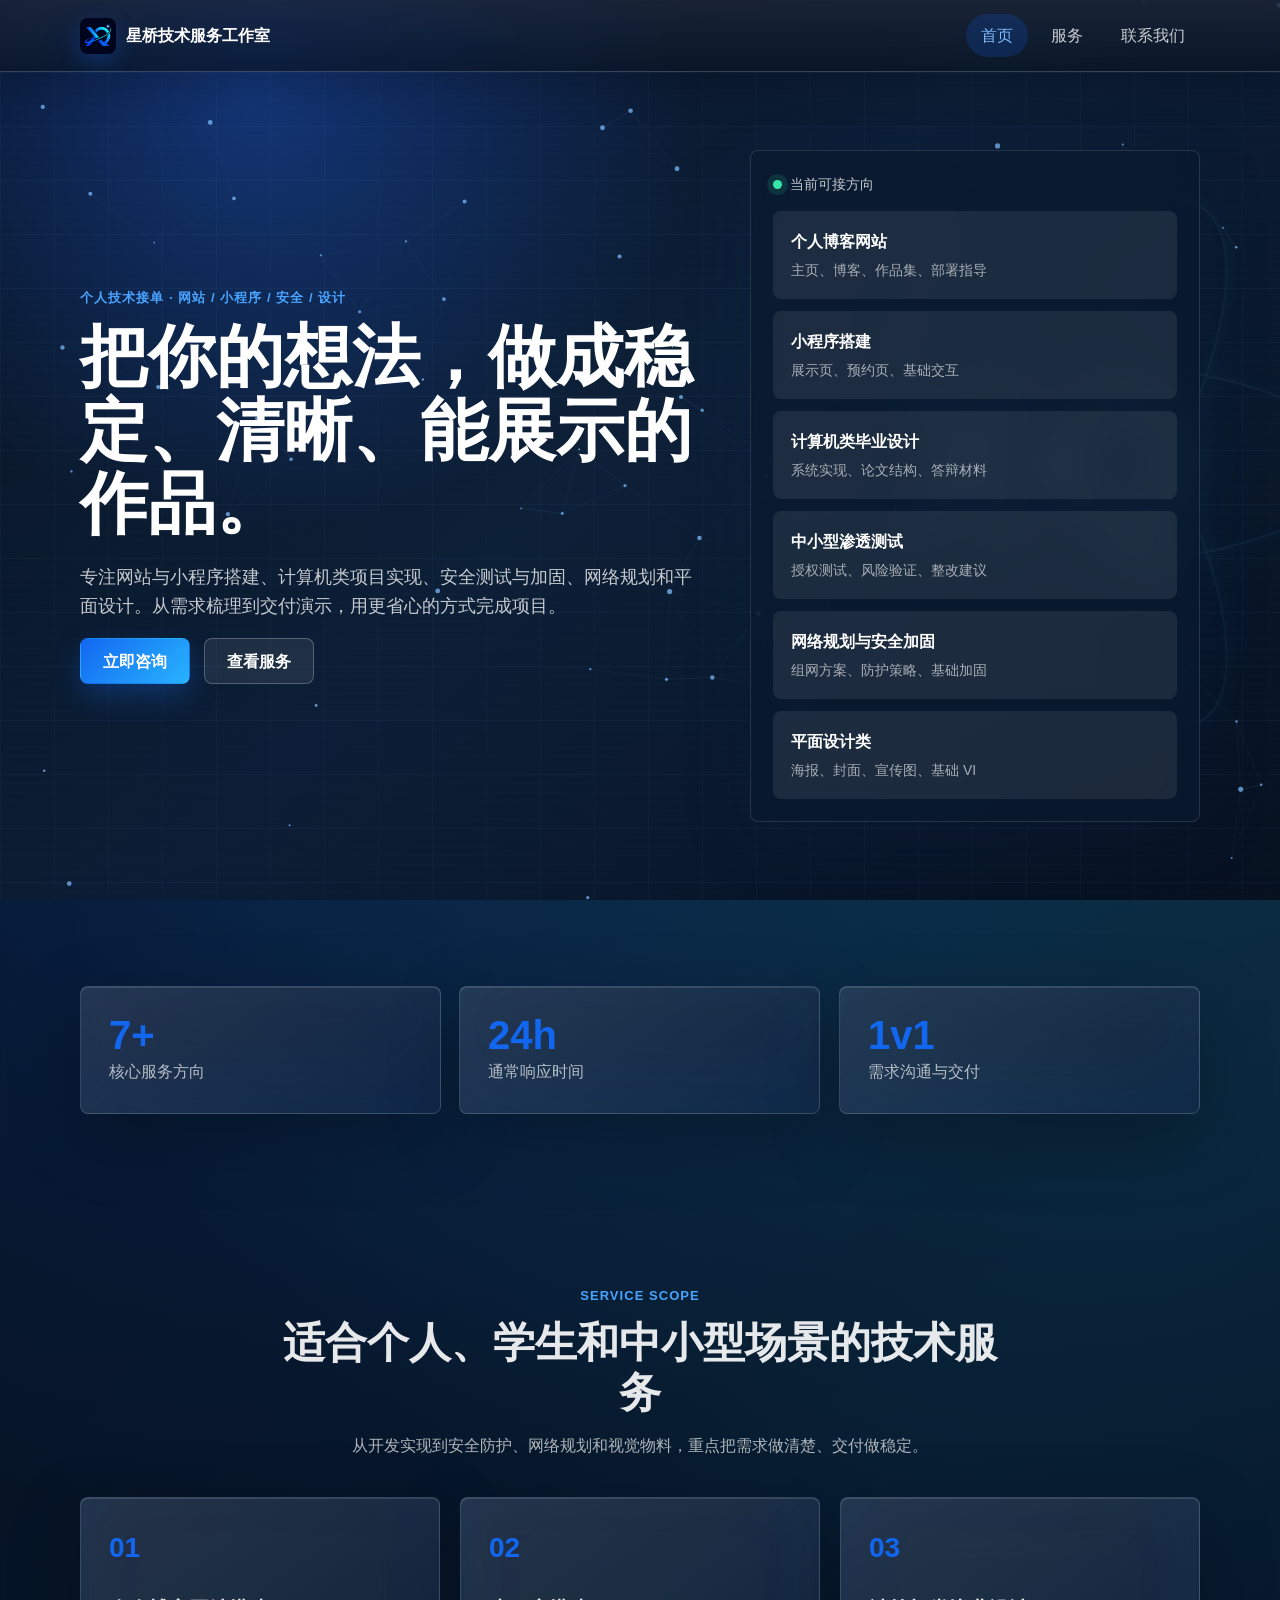
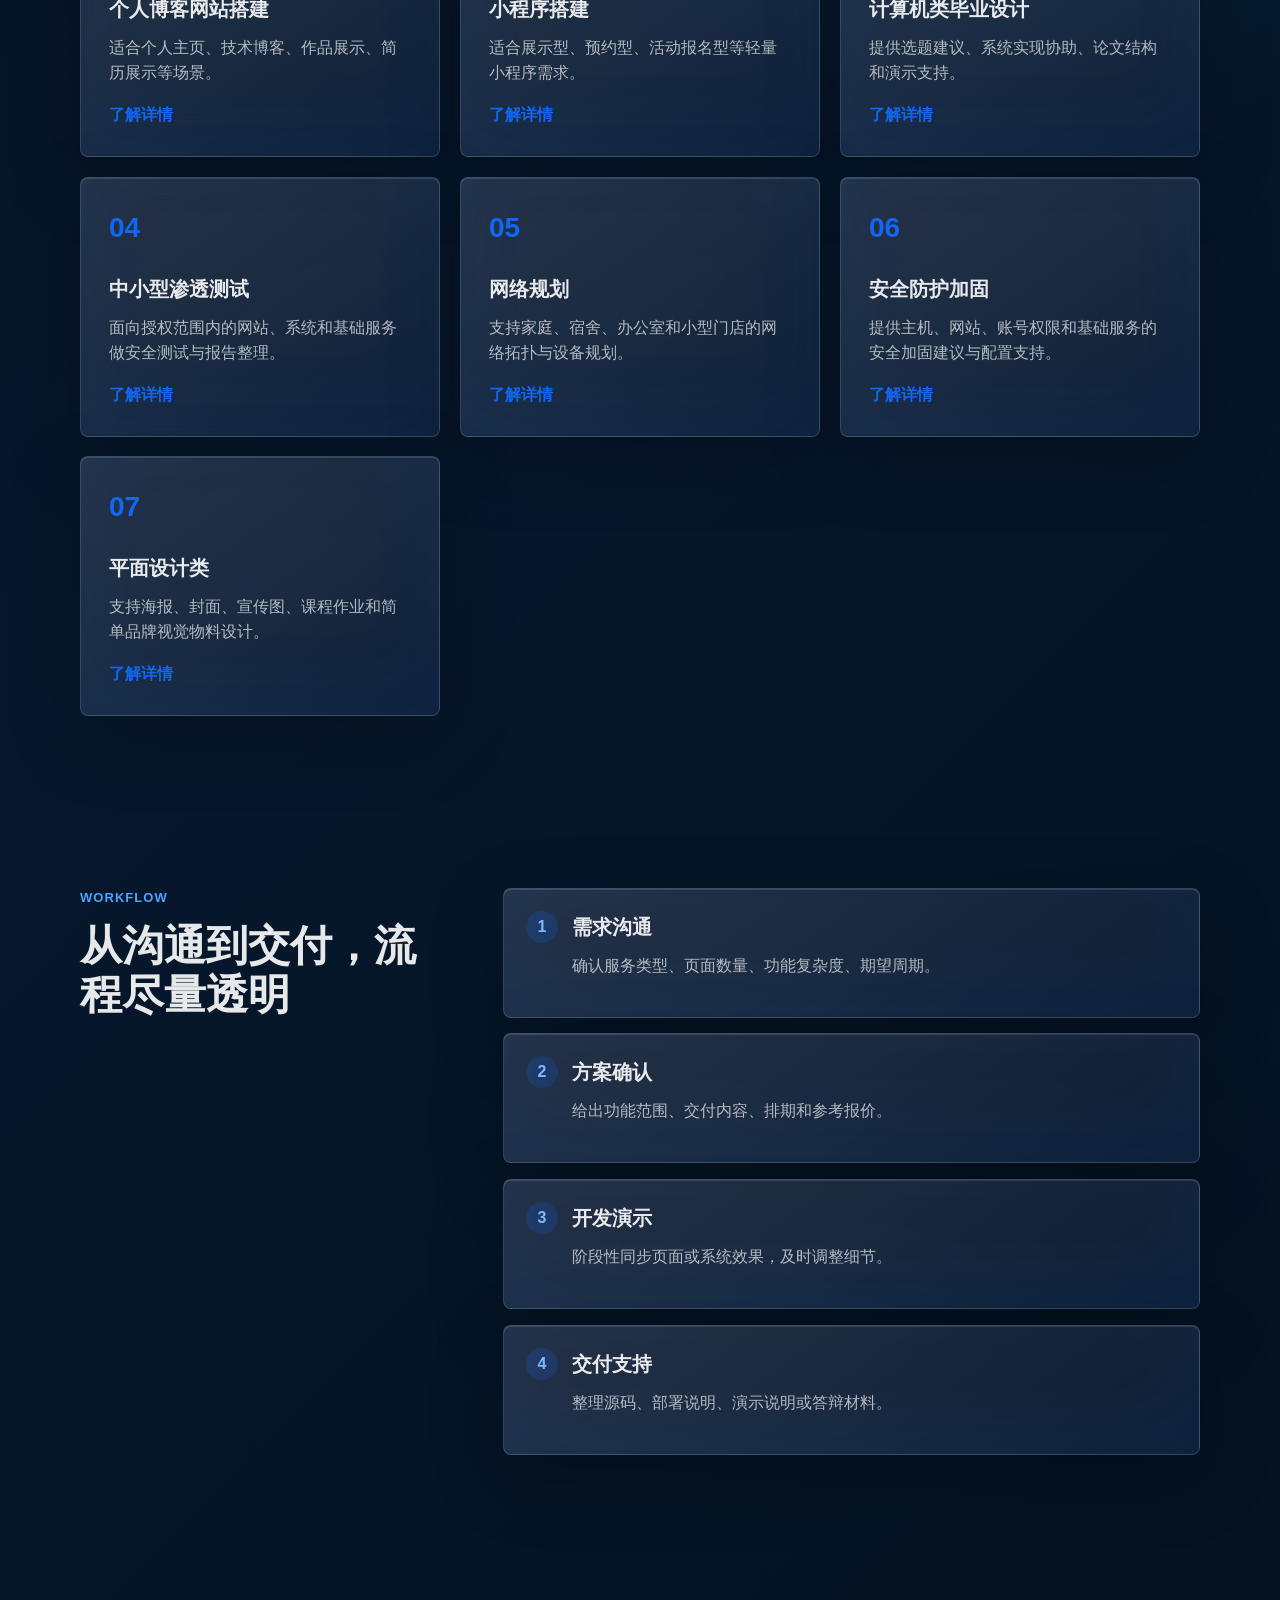
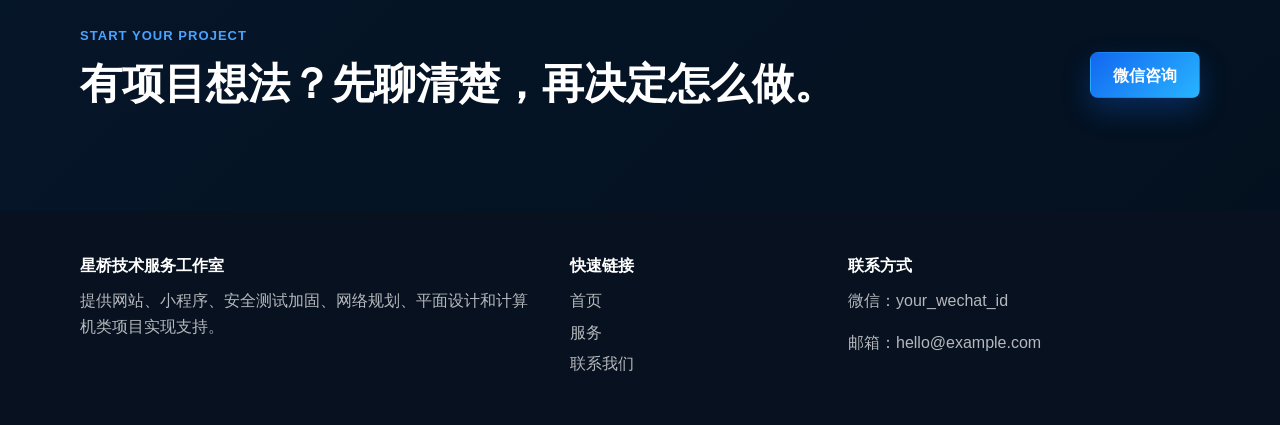
==== index.html @ e1eaaec9 "init personal service website" ====
﻿<!DOCTYPE html>
<html lang="zh-CN">
<head>
  <meta charset="UTF-8">
  <meta name="viewport" content="width=device-width, initial-scale=1.0">
  <title>星桥技术服务工作室 | 个人技术接单</title>
  <meta name="description" content="星桥技术服务工作室提供网站、小程序、计算机类项目、安全测试加固、网络规划和平面设计支持。">
  <link rel="stylesheet" href="assets/css/style.css">
</head>
<body>
  <canvas class="ambient-canvas" data-density="72" aria-hidden="true"></canvas>
  <div class="xq-bg" aria-hidden="true">
    <span class="xq-orbit orbit-one"></span>
    <span class="xq-orbit orbit-two"></span>
    <span class="xq-orbit orbit-three"></span>
    <span class="xq-core"></span>
  </div>
  <header class="site-header">
    <a class="brand" href="index.html" aria-label="星桥技术服务工作室首页">
      <img class="brand-mark" src="assets/img/logo-xq.png" alt="" width="36" height="36">
      <span>星桥技术服务工作室</span>
    </a>
    <button class="nav-toggle" type="button" aria-expanded="false" aria-controls="site-nav">
      <span></span>
      <span></span>
      <span></span>
    </button>
    <nav class="site-nav" id="site-nav" aria-label="主导航">
      <a class="active" href="index.html">首页</a>
      <a href="services.html">服务</a>
      <a href="contact.html">联系我们</a>
    </nav>
  </header>

  <main>
    <section class="hero section-dark">
      <div class="hero-grid"></div>
      <div class="container hero-content">
        <div class="hero-copy">
          <p class="eyebrow">个人技术接单 · 网站 / 小程序 / 安全 / 设计</p>
          <h1>把你的想法，做成稳定、清晰、能展示的作品。</h1>
          <p class="hero-text">专注网站与小程序搭建、计算机类项目实现、安全测试与加固、网络规划和平面设计。从需求梳理到交付演示，用更省心的方式完成项目。</p>
          <div class="hero-actions">
            <a class="btn btn-primary" href="contact.html">立即咨询</a>
            <a class="btn btn-ghost" href="services.html">查看服务</a>
          </div>
        </div>
        <div class="hero-panel" aria-label="服务概览">
          <div class="panel-header">
            <span class="status-dot"></span>
            <span>当前可接方向</span>
          </div>
          <div class="service-mini-list">
            <a href="services.html#blog">
              <strong>个人博客网站</strong>
              <span>主页、博客、作品集、部署指导</span>
            </a>
            <a href="services.html#miniapp">
              <strong>小程序搭建</strong>
              <span>展示页、预约页、基础交互</span>
            </a>
            <a href="services.html#graduation">
              <strong>计算机类毕业设计</strong>
              <span>系统实现、论文结构、答辩材料</span>
            </a>
            <a href="services.html#pentest">
              <strong>中小型渗透测试</strong>
              <span>授权测试、风险验证、整改建议</span>
            </a>
            <a href="services.html#network">
              <strong>网络规划与安全加固</strong>
              <span>组网方案、防护策略、基础加固</span>
            </a>
            <a href="services.html#design">
              <strong>平面设计类</strong>
              <span>海报、封面、宣传图、基础 VI</span>
            </a>
          </div>
        </div>
      </div>
    </section>

    <section class="section">
      <div class="container stats-grid">
        <div class="stat-card">
          <span class="stat-number">7+</span>
          <span class="stat-label">核心服务方向</span>
        </div>
        <div class="stat-card">
          <span class="stat-number">24h</span>
          <span class="stat-label">通常响应时间</span>
        </div>
        <div class="stat-card">
          <span class="stat-number">1v1</span>
          <span class="stat-label">需求沟通与交付</span>
        </div>
      </div>
    </section>

    <section class="section section-muted">
      <div class="container">
        <div class="section-heading">
          <p class="eyebrow">Service Scope</p>
          <h2>适合个人、学生和中小型场景的技术服务</h2>
          <p>从开发实现到安全防护、网络规划和视觉物料，重点把需求做清楚、交付做稳定。</p>
        </div>
        <div class="cards three-col">
          <article class="service-card">
            <span class="card-icon">01</span>
            <h3>个人博客网站搭建</h3>
            <p>适合个人主页、技术博客、作品展示、简历展示等场景。</p>
            <a href="services.html#blog">了解详情</a>
          </article>
          <article class="service-card">
            <span class="card-icon">02</span>
            <h3>小程序搭建</h3>
            <p>适合展示型、预约型、活动报名型等轻量小程序需求。</p>
            <a href="services.html#miniapp">了解详情</a>
          </article>
          <article class="service-card">
            <span class="card-icon">03</span>
            <h3>计算机类毕业设计</h3>
            <p>提供选题建议、系统实现协助、论文结构和演示支持。</p>
            <a href="services.html#graduation">了解详情</a>
          </article>
          <article class="service-card">
            <span class="card-icon">04</span>
            <h3>中小型渗透测试</h3>
            <p>面向授权范围内的网站、系统和基础服务做安全测试与报告整理。</p>
            <a href="services.html#pentest">了解详情</a>
          </article>
          <article class="service-card">
            <span class="card-icon">05</span>
            <h3>网络规划</h3>
            <p>支持家庭、宿舍、办公室和小型门店的网络拓扑与设备规划。</p>
            <a href="services.html#network">了解详情</a>
          </article>
          <article class="service-card">
            <span class="card-icon">06</span>
            <h3>安全防护加固</h3>
            <p>提供主机、网站、账号权限和基础服务的安全加固建议与配置支持。</p>
            <a href="services.html#hardening">了解详情</a>
          </article>
          <article class="service-card">
            <span class="card-icon">07</span>
            <h3>平面设计类</h3>
            <p>支持海报、封面、宣传图、课程作业和简单品牌视觉物料设计。</p>
            <a href="services.html#design">了解详情</a>
          </article>
        </div>
      </div>
    </section>

    <section class="section">
      <div class="container process">
        <div class="section-heading align-left">
          <p class="eyebrow">Workflow</p>
          <h2>从沟通到交付，流程尽量透明</h2>
        </div>
        <div class="timeline">
          <div>
            <span>1</span>
            <h3>需求沟通</h3>
            <p>确认服务类型、页面数量、功能复杂度、期望周期。</p>
          </div>
          <div>
            <span>2</span>
            <h3>方案确认</h3>
            <p>给出功能范围、交付内容、排期和参考报价。</p>
          </div>
          <div>
            <span>3</span>
            <h3>开发演示</h3>
            <p>阶段性同步页面或系统效果，及时调整细节。</p>
          </div>
          <div>
            <span>4</span>
            <h3>交付支持</h3>
            <p>整理源码、部署说明、演示说明或答辩材料。</p>
          </div>
        </div>
      </div>
    </section>

    <section class="section cta-band">
      <div class="container cta-content">
        <div>
          <p class="eyebrow">Start Your Project</p>
          <h2>有项目想法？先聊清楚，再决定怎么做。</h2>
        </div>
        <a class="btn btn-primary" href="contact.html">微信咨询</a>
      </div>
    </section>
  </main>

  <footer class="site-footer">
    <div class="container footer-grid">
      <div>
        <strong>星桥技术服务工作室</strong>
        <p>提供网站、小程序、安全测试加固、网络规划、平面设计和计算机类项目实现支持。</p>
      </div>
      <div>
        <span>快速链接</span>
        <a href="index.html">首页</a>
        <a href="services.html">服务</a>
        <a href="contact.html">联系我们</a>
      </div>
      <div>
        <span>联系方式</span>
        <p>微信：your_wechat_id</p>
        <p>邮箱：hello@example.com</p>
      </div>
    </div>
  </footer>
  <div class="toast" role="status" aria-live="polite"></div>
  <script src="assets/js/main.js"></script>
</body>
</html>
---- assets/css/style.css ----
﻿:root {
  --bg: #07111f;
  --bg-soft: #0d1d33;
  --text: #132033;
  --muted: #637083;
  --line: rgba(42, 75, 122, 0.16);
  --primary: #1267f1;
  --primary-dark: #0c4ab0;
  --primary-soft: #e8f1ff;
  --white: #ffffff;
  --panel: rgba(255, 255, 255, 0.9);
  --shadow: 0 22px 70px rgba(14, 37, 72, 0.16);
  --radius: 8px;
}

* {
  box-sizing: border-box;
}

html {
  scroll-behavior: smooth;
}

body {
  position: relative;
  margin: 0;
  color: var(--text);
  font-family: "Microsoft YaHei", "PingFang SC", "Segoe UI", Arial, sans-serif;
  background: #f7faff;
  line-height: 1.6;
}

main,
.site-footer {
  position: relative;
  z-index: 1;
}

a {
  color: inherit;
  text-decoration: none;
}

button,
input,
select,
textarea {
  font: inherit;
}

.ambient-canvas {
  position: fixed;
  inset: 0;
  z-index: 0;
  pointer-events: none;
  background: radial-gradient(circle at 20% 10%, rgba(36, 107, 255, 0.36), transparent 34%),
    linear-gradient(135deg, #06101f 0%, #0b1d35 48%, #06101f 100%);
}

.ambient-canvas.subtle {
  background: radial-gradient(circle at 20% 10%, rgba(18, 103, 241, 0.16), transparent 28%),
    radial-gradient(circle at 90% 30%, rgba(41, 210, 255, 0.12), transparent 30%),
    #f7faff;
}

.container {
  width: min(1120px, calc(100% - 40px));
  margin: 0 auto;
}

.narrow {
  max-width: 800px;
}

.site-header {
  position: sticky;
  top: 0;
  z-index: 20;
  display: flex;
  align-items: center;
  justify-content: space-between;
  min-height: 72px;
  padding: 0 max(20px, calc((100vw - 1120px) / 2));
  border-bottom: 1px solid rgba(255, 255, 255, 0.12);
  background: rgba(7, 17, 31, 0.78);
  color: var(--white);
  backdrop-filter: blur(16px);
}

.inner-page .site-header {
  border-bottom-color: rgba(18, 103, 241, 0.12);
  background: rgba(255, 255, 255, 0.88);
  color: var(--text);
}

.brand {
  display: inline-flex;
  align-items: center;
  gap: 10px;
  font-weight: 800;
}

.brand-mark {
  display: block;
  width: 36px;
  height: 36px;
  border-radius: var(--radius);
  object-fit: cover;
  box-shadow: 0 8px 22px rgba(18, 103, 241, 0.28);
}

.site-nav {
  display: flex;
  align-items: center;
  gap: 8px;
}

.site-nav a {
  padding: 9px 15px;
  border-radius: 999px;
  color: inherit;
  opacity: 0.78;
  transition: 0.2s ease;
}

.site-nav a:hover,
.site-nav a.active {
  background: rgba(18, 103, 241, 0.14);
  color: #5da2ff;
  opacity: 1;
}

.inner-page .site-nav a:hover,
.inner-page .site-nav a.active {
  color: var(--primary);
}

.nav-toggle {
  display: none;
  width: 42px;
  height: 42px;
  border: 1px solid rgba(18, 103, 241, 0.22);
  border-radius: var(--radius);
  background: transparent;
  color: inherit;
}

.nav-toggle span {
  display: block;
  width: 18px;
  height: 2px;
  margin: 4px auto;
  background: currentColor;
}

.section {
  padding: 86px 0;
  background: #fff;
}

.section-dark {
  color: var(--white);
  background: transparent;
}

.section-muted {
  background: #f2f6fd;
}

.hero {
  position: relative;
  min-height: calc(100vh - 72px);
  display: grid;
  align-items: center;
  overflow: hidden;
}

.hero-grid {
  position: absolute;
  inset: 0;
  opacity: 0.28;
  background-image:
    linear-gradient(rgba(125, 177, 255, 0.14) 1px, transparent 1px),
    linear-gradient(90deg, rgba(125, 177, 255, 0.14) 1px, transparent 1px);
  background-size: 54px 54px;
  animation: gridShift 20s linear infinite;
}

@keyframes gridShift {
  to {
    transform: translate3d(54px, 54px, 0);
  }
}

@keyframes xqSpin {
  to {
    transform: translate(-50%, -50%) rotate(360deg);
  }
}

@keyframes xqDrift {
  0%,
  100% {
    transform: translate3d(0, 0, 0) scale(1);
  }

  50% {
    transform: translate3d(-18px, 12px, 0) scale(1.03);
  }
}

.xq-bg {
  position: fixed;
  right: -120px;
  top: 118px;
  z-index: 0;
  width: min(54vw, 760px);
  aspect-ratio: 1;
  opacity: 0.18;
  pointer-events: none;
  filter: drop-shadow(0 0 34px rgba(40, 180, 255, 0.32));
  animation: xqDrift 12s ease-in-out infinite;
}

.xq-bg::before {
  content: "XQ";
  position: absolute;
  left: 50%;
  top: 50%;
  transform: translate(-50%, -50%);
  color: rgba(180, 235, 255, 0.34);
  font-size: clamp(96px, 16vw, 220px);
  font-weight: 900;
  letter-spacing: 0.03em;
  text-shadow:
    0 0 28px rgba(97, 218, 251, 0.3),
    0 0 72px rgba(18, 103, 241, 0.24);
}

.xq-orbit,
.xq-core {
  position: absolute;
  left: 50%;
  top: 50%;
}

.xq-orbit {
  width: 86%;
  height: 30%;
  border: 2px solid rgba(97, 218, 251, 0.34);
  border-radius: 50%;
  box-shadow:
    inset 0 0 20px rgba(97, 218, 251, 0.08),
    0 0 28px rgba(97, 218, 251, 0.18);
  animation: xqSpin 22s linear infinite;
}

.orbit-one {
  transform: translate(-50%, -50%) rotate(0deg);
}

.orbit-two {
  transform: translate(-50%, -50%) rotate(60deg);
  animation-duration: 26s;
}

.orbit-three {
  transform: translate(-50%, -50%) rotate(-60deg);
  animation-duration: 30s;
}

.xq-core {
  width: 28px;
  height: 28px;
  border-radius: 50%;
  background: radial-gradient(circle, #b8f4ff 0 20%, #61dafb 42%, rgba(40, 180, 255, 0.28) 70%);
  box-shadow: 0 0 34px rgba(97, 218, 251, 0.72);
  transform: translate(-50%, -50%);
}

.hero-content {
  position: relative;
  display: grid;
  grid-template-columns: minmax(0, 1.1fr) minmax(320px, 0.8fr);
  gap: 52px;
  align-items: center;
}

.eyebrow {
  margin: 0 0 12px;
  color: #4aa3ff;
  font-size: 13px;
  font-weight: 800;
  letter-spacing: 0.08em;
  text-transform: uppercase;
}

h1,
h2,
h3,
p {
  margin-top: 0;
}

h1 {
  margin-bottom: 22px;
  font-size: clamp(38px, 6vw, 68px);
  line-height: 1.08;
  letter-spacing: 0;
}

h2 {
  margin-bottom: 16px;
  font-size: clamp(28px, 4vw, 42px);
  line-height: 1.18;
}

h3 {
  margin-bottom: 10px;
  font-size: 20px;
}

.hero-text {
  max-width: 660px;
  color: rgba(255, 255, 255, 0.76);
  font-size: 18px;
}

.hero-actions,
.cta-content {
  display: flex;
  gap: 14px;
  align-items: center;
  flex-wrap: wrap;
}

.btn {
  display: inline-flex;
  align-items: center;
  justify-content: center;
  min-height: 46px;
  padding: 0 22px;
  border: 1px solid transparent;
  border-radius: var(--radius);
  cursor: pointer;
  font-weight: 800;
  transition: transform 0.2s ease, box-shadow 0.2s ease, background 0.2s ease;
}

.btn:hover {
  transform: translateY(-2px);
}

.btn-primary {
  background: linear-gradient(135deg, var(--primary), #28b4ff);
  color: var(--white);
  box-shadow: 0 12px 28px rgba(18, 103, 241, 0.28);
}

.btn-ghost {
  border-color: rgba(255, 255, 255, 0.24);
  color: var(--white);
  background: rgba(255, 255, 255, 0.08);
}

.hero-panel,
.contact-card,
.contact-form,
.detail-card,
.stat-card,
.service-card {
  border: 1px solid var(--line);
  border-radius: var(--radius);
  box-shadow: var(--shadow);
}

.hero-panel {
  padding: 22px;
  background: rgba(9, 26, 48, 0.72);
  border-color: rgba(255, 255, 255, 0.12);
  backdrop-filter: blur(18px);
}

.panel-header {
  display: flex;
  align-items: center;
  gap: 8px;
  margin-bottom: 16px;
  color: rgba(255, 255, 255, 0.76);
  font-size: 14px;
}

.status-dot {
  width: 9px;
  height: 9px;
  border-radius: 50%;
  background: #36e6a7;
  box-shadow: 0 0 0 6px rgba(54, 230, 167, 0.12);
}

.service-mini-list {
  display: grid;
  gap: 12px;
}

.service-mini-list a {
  display: grid;
  gap: 4px;
  padding: 18px;
  border-radius: var(--radius);
  background: rgba(255, 255, 255, 0.08);
  transition: 0.2s ease;
}

.service-mini-list a:hover {
  background: rgba(18, 103, 241, 0.24);
  transform: translateX(4px);
}

.service-mini-list span {
  color: rgba(255, 255, 255, 0.62);
  font-size: 14px;
}

.stats-grid {
  display: grid;
  grid-template-columns: repeat(3, 1fr);
  gap: 18px;
}

.stat-card {
  display: grid;
  gap: 4px;
  padding: 28px;
  background: var(--white);
}

.stat-number {
  color: var(--primary);
  font-size: 40px;
  font-weight: 900;
  line-height: 1;
}

.stat-label {
  color: var(--muted);
}

.section-heading {
  max-width: 720px;
  margin: 0 auto 38px;
  text-align: center;
}

.section-heading p:not(.eyebrow) {
  color: var(--muted);
}

.align-left {
  margin-left: 0;
  text-align: left;
}

.cards {
  display: grid;
  gap: 20px;
}

.three-col {
  grid-template-columns: repeat(3, 1fr);
}

.service-card {
  padding: 28px;
  background: var(--white);
  transition: transform 0.2s ease, box-shadow 0.2s ease;
}

.service-card:hover,
.detail-card:hover {
  transform: translateY(-5px);
  box-shadow: 0 26px 80px rgba(14, 37, 72, 0.2);
}

.card-icon {
  display: inline-flex;
  margin-bottom: 22px;
  color: var(--primary);
  font-size: 28px;
  font-weight: 900;
}

.service-card p,
.detail-card p,
.contact-card p,
.form-note {
  color: var(--muted);
}

.service-card a {
  color: var(--primary);
  font-weight: 800;
}

.process {
  display: grid;
  grid-template-columns: 0.7fr 1.3fr;
  gap: 48px;
}

.timeline {
  display: grid;
  gap: 16px;
}

.timeline div {
  position: relative;
  padding: 22px 22px 22px 68px;
  border: 1px solid var(--line);
  border-radius: var(--radius);
  background: #fff;
}

.timeline span {
  position: absolute;
  left: 22px;
  top: 22px;
  display: grid;
  place-items: center;
  width: 32px;
  height: 32px;
  border-radius: 50%;
  background: var(--primary-soft);
  color: var(--primary);
  font-weight: 900;
}

.cta-band {
  color: var(--white);
  background: linear-gradient(135deg, #07111f, #0d3470);
}

.cta-content {
  justify-content: space-between;
}

.page-hero {
  padding: 92px 0 58px;
  background: linear-gradient(180deg, rgba(255, 255, 255, 0.86), rgba(247, 250, 255, 0.92));
  text-align: center;
}

.page-hero p:not(.eyebrow) {
  color: var(--muted);
  font-size: 18px;
}

.service-stack {
  display: grid;
  gap: 26px;
}

.detail-card {
  display: grid;
  grid-template-columns: 1.4fr 0.8fr;
  gap: 28px;
  padding: 34px;
  background: rgba(255, 255, 255, 0.92);
  transition: 0.2s ease;
}

.tag {
  display: inline-flex;
  margin-bottom: 14px;
  padding: 5px 11px;
  border-radius: 999px;
  background: var(--primary-soft);
  color: var(--primary);
  font-size: 13px;
  font-weight: 800;
}

.feature-list {
  display: flex;
  flex-wrap: wrap;
  gap: 10px;
}

.feature-list span {
  padding: 7px 11px;
  border: 1px solid rgba(18, 103, 241, 0.16);
  border-radius: 999px;
  background: #f7fbff;
  color: #31557d;
  font-size: 14px;
}

.detail-side {
  padding: 24px;
  border-radius: var(--radius);
  background: #f6f9ff;
}

.detail-side ul {
  margin: 0 0 18px;
  padding-left: 20px;
  color: var(--muted);
}

.cycle {
  font-weight: 800;
  color: var(--text) !important;
}

.faq-list {
  display: grid;
  gap: 12px;
  max-width: 860px;
  margin: 0 auto;
}

.faq-item {
  display: grid;
  grid-template-columns: 1fr auto;
  gap: 8px 16px;
  width: 100%;
  padding: 20px 22px;
  border: 1px solid var(--line);
  border-radius: var(--radius);
  background: var(--white);
  color: var(--text);
  text-align: left;
  cursor: pointer;
}

.faq-item span {
  font-weight: 800;
}

.faq-item p {
  display: none;
  grid-column: 1 / -1;
  margin: 0;
  color: var(--muted);
}

.faq-item.open p {
  display: block;
}

.faq-item.open strong {
  transform: rotate(45deg);
}

.contact-section {
  background: transparent;
}

.contact-grid {
  display: grid;
  grid-template-columns: 0.82fr 1.18fr;
  gap: 28px;
  align-items: start;
}

.contact-person-grid {
  display: grid;
  grid-template-columns: repeat(2, minmax(0, 1fr));
  gap: 36px;
  align-items: stretch;
}

.contact-person-card {
  display: grid;
  gap: 28px;
  min-width: 0;
  padding: 36px;
  border: 1px solid rgba(255, 255, 255, 0.12);
  border-radius: var(--radius);
  background: rgba(9, 26, 48, 0.72);
  color: rgba(255, 255, 255, 0.9);
  box-shadow: 0 22px 70px rgba(0, 0, 0, 0.24);
  backdrop-filter: blur(18px);
  transition: transform 0.2s ease, box-shadow 0.2s ease;
}

.contact-person-card:hover {
  transform: translateY(-5px);
  box-shadow: 0 26px 80px rgba(0, 0, 0, 0.34);
}

.contact-card-head p {
  margin: 0;
  color: rgba(255, 255, 255, 0.68);
}

.contact-card-body {
  display: grid;
  grid-template-columns: 1fr;
  gap: 22px;
  align-items: start;
}

.contact-card,
.contact-form {
  padding: 30px;
  background: rgba(255, 255, 255, 0.94);
}

.contact-card h2 {
  color: var(--primary);
}

.contact-extra h2 {
  color: rgba(255, 255, 255, 0.92);
}

.contact-method-list {
  display: grid;
  grid-template-columns: repeat(3, minmax(0, 1fr));
  gap: 16px;
  margin: 0;
}

.contact-method {
  display: grid;
  gap: 8px;
  min-width: 0;
  padding: 18px;
  border: 1px solid rgba(178, 218, 255, 0.18);
  border-radius: var(--radius);
  background:
    linear-gradient(145deg, rgba(255, 255, 255, 0.12), rgba(255, 255, 255, 0.035)),
    rgba(255, 255, 255, 0.05);
  -webkit-backdrop-filter: blur(16px) saturate(140%);
  backdrop-filter: blur(16px) saturate(140%);
}

.contact-method span {
  color: rgba(255, 255, 255, 0.62);
  font-size: 14px;
}

.contact-method strong {
  color: #7db9ff;
  font-size: 18px;
  line-height: 1.3;
  overflow-wrap: anywhere;
}

.copy-link {
  justify-self: start;
  border: 0;
  padding: 0;
  background: transparent;
  color: #65b6ff;
  cursor: pointer;
  font-weight: 800;
}

.contact-tips {
  margin-top: 28px;
  padding: 22px;
  border: 1px solid rgba(178, 218, 255, 0.18);
  border-radius: var(--radius);
  background:
    linear-gradient(145deg, rgba(36, 107, 255, 0.16), rgba(255, 255, 255, 0.04)),
    rgba(18, 103, 241, 0.1);
  -webkit-backdrop-filter: blur(18px) saturate(150%);
  backdrop-filter: blur(18px) saturate(150%);
}

.contact-tips ul {
  margin: 0;
  padding-left: 20px;
  color: rgba(255, 255, 255, 0.68);
}

.qr-placeholder {
  display: grid;
  place-items: center;
  gap: 12px;
  aspect-ratio: 1;
  margin: 24px 0;
  border: 1px dashed rgba(18, 103, 241, 0.32);
  border-radius: var(--radius);
  background:
    linear-gradient(90deg, rgba(18, 103, 241, 0.06) 25%, transparent 25% 75%, rgba(18, 103, 241, 0.06) 75%),
    linear-gradient(rgba(18, 103, 241, 0.06) 25%, transparent 25% 75%, rgba(18, 103, 241, 0.06) 75%);
  background-size: 28px 28px;
  color: var(--muted);
}

.qr-placeholder.compact {
  width: min(100%, 360px);
  min-height: 240px;
  margin: 0;
  justify-self: center;
}

.qr-placeholder div {
  width: 84px;
  height: 84px;
  border-radius: var(--radius);
  background: linear-gradient(135deg, var(--primary), #28b4ff);
  box-shadow: 0 14px 30px rgba(18, 103, 241, 0.24);
}

.qr-placeholder img {
  width: min(78%, 230px);
  aspect-ratio: 1;
  object-fit: cover;
  border-radius: var(--radius);
  background: #fff;
  box-shadow: 0 18px 44px rgba(0, 0, 0, 0.24);
}

.contact-form {
  display: grid;
  gap: 18px;
}

.form-row {
  display: grid;
  gap: 8px;
}

.form-row label {
  font-weight: 800;
}

.form-row input,
.form-row select,
.form-row textarea {
  width: 100%;
  border: 1px solid rgba(42, 75, 122, 0.18);
  border-radius: var(--radius);
  padding: 13px 14px;
  background: #fbfdff;
  color: var(--text);
  outline: none;
  transition: border 0.2s ease, box-shadow 0.2s ease;
}

.form-row textarea {
  resize: vertical;
}

.form-row input:focus,
.form-row select:focus,
.form-row textarea:focus {
  border-color: var(--primary);
  box-shadow: 0 0 0 4px rgba(18, 103, 241, 0.1);
}

.field-error {
  border-color: #e23b3b !important;
}

.form-note {
  margin: 0;
  font-size: 14px;
}

.site-footer {
  padding: 42px 0;
  color: rgba(255, 255, 255, 0.7);
  background: #07111f;
}

.footer-grid {
  display: grid;
  grid-template-columns: 1.3fr 0.7fr 1fr;
  gap: 32px;
}

.footer-grid strong,
.footer-grid span {
  display: block;
  margin-bottom: 10px;
  color: var(--white);
  font-weight: 900;
}

.footer-grid a {
  display: block;
  margin: 6px 0;
}

.toast {
  position: fixed;
  right: 20px;
  bottom: 20px;
  z-index: 50;
  padding: 12px 16px;
  border-radius: var(--radius);
  background: rgba(7, 17, 31, 0.92);
  color: var(--white);
  box-shadow: var(--shadow);
  transform: translateY(20px);
  opacity: 0;
  pointer-events: none;
  transition: 0.2s ease;
}

.toast.show {
  transform: translateY(0);
  opacity: 1;
}

@keyframes cardFloatIn {
  from {
    opacity: 0;
    transform: translateY(24px) scale(0.98);
  }

  to {
    opacity: 1;
    transform: translateY(0) scale(1);
  }
}

@keyframes borderGlow {
  0%,
  100% {
    opacity: 0.28;
  }

  50% {
    opacity: 0.8;
  }
}

@keyframes softPulse {
  0%,
  100% {
    transform: scale(1);
    opacity: 0.55;
  }

  50% {
    transform: scale(1.08);
    opacity: 0.88;
  }
}

.hero-panel,
.stat-card,
.service-card,
.timeline div,
.detail-card,
.faq-item,
.contact-person-card,
.contact-method,
.contact-tips {
  position: relative;
  overflow: hidden;
  animation: cardFloatIn 0.72s ease both;
  transform-style: preserve-3d;
  will-change: transform, box-shadow;
}

.scroll-reveal {
  opacity: 0;
  transform: translateY(34px) scale(0.98);
  animation: none;
  transition: opacity 0.76s ease, transform 0.76s ease, box-shadow 0.28s ease;
}

.process .section-heading.scroll-reveal {
  transform: translateX(-28px);
}

.timeline div.scroll-reveal {
  transform: translateX(34px);
}

.scroll-reveal.is-visible {
  opacity: 1;
  transform: translateY(0) scale(1);
}

.process .section-heading.scroll-reveal.is-visible,
.timeline div.scroll-reveal.is-visible {
  transform: translateX(0);
}

.hero-panel::before,
.stat-card::before,
.service-card::before,
.timeline div::before,
.detail-card::before,
.faq-item::before,
.contact-person-card::before,
.contact-method::before,
.contact-tips::before {
  content: "";
  position: absolute;
  inset: 0;
  border-radius: inherit;
  padding: 1px;
  background: linear-gradient(135deg, rgba(95, 177, 255, 0.62), transparent 34%, rgba(40, 180, 255, 0.42));
  mask: linear-gradient(#000 0 0) content-box, linear-gradient(#000 0 0);
  mask-composite: exclude;
  opacity: 0;
  pointer-events: none;
  transition: opacity 0.28s ease;
}

.hero-panel::after,
.stat-card::after,
.service-card::after,
.timeline div::after,
.detail-card::after,
.faq-item::after,
.contact-person-card::after,
.contact-method::after {
  content: "";
  position: absolute;
  width: 170px;
  height: 170px;
  right: -72px;
  top: -72px;
  border-radius: 50%;
  background: radial-gradient(circle, rgba(40, 180, 255, 0.24), transparent 64%);
  opacity: 0;
  pointer-events: none;
  transition: opacity 0.28s ease, transform 0.28s ease;
}

.hero-panel:hover,
.stat-card:hover,
.service-card:hover,
.timeline div:hover,
.detail-card:hover,
.faq-item:hover,
.contact-person-card:hover,
.contact-method:hover,
.contact-tips:hover {
  transform: translateY(-7px);
  box-shadow: 0 28px 86px rgba(0, 0, 0, 0.36), 0 0 34px rgba(18, 103, 241, 0.12);
}

.hero-panel:hover::before,
.stat-card:hover::before,
.service-card:hover::before,
.timeline div:hover::before,
.detail-card:hover::before,
.faq-item:hover::before,
.contact-person-card:hover::before,
.contact-method:hover::before,
.contact-tips:hover::before {
  opacity: 1;
  animation: borderGlow 2.2s ease infinite;
}

.hero-panel:hover::after,
.stat-card:hover::after,
.service-card:hover::after,
.timeline div:hover::after,
.detail-card:hover::after,
.faq-item:hover::after,
.contact-person-card:hover::after,
.contact-method:hover::after {
  opacity: 1;
  transform: translate3d(-10px, 10px, 0);
}

.status-dot,
.card-icon,
.qr-placeholder div {
  animation: softPulse 3.2s ease-in-out infinite;
}

.stat-card:nth-child(2),
.service-card:nth-child(2),
.timeline div:nth-child(2),
.detail-card:nth-child(2),
.contact-person-card:nth-child(2),
.faq-item:nth-child(2) {
  animation-delay: 0.08s;
}

.stat-card:nth-child(3),
.service-card:nth-child(3),
.timeline div:nth-child(3),
.detail-card:nth-child(3),
.faq-item:nth-child(3) {
  animation-delay: 0.16s;
}

.timeline div:nth-child(4),
.faq-item:nth-child(4) {
  animation-delay: 0.24s;
}

@media (max-width: 860px) {
  .site-header {
    min-height: 66px;
  }

  .xq-bg {
    right: -180px;
    top: 160px;
    width: 620px;
    opacity: 0.1;
  }

  .nav-toggle {
    display: block;
  }

  .site-nav {
    position: absolute;
    left: 20px;
    right: 20px;
    top: 72px;
    display: none;
    flex-direction: column;
    align-items: stretch;
    padding: 12px;
    border: 1px solid rgba(18, 103, 241, 0.18);
    border-radius: var(--radius);
    background: rgba(255, 255, 255, 0.96);
    color: var(--text);
    box-shadow: var(--shadow);
  }

  .site-nav.open {
    display: flex;
  }

  .hero {
    min-height: auto;
    padding: 86px 0 70px;
  }

  .hero-content,
  .process,
  .detail-card,
  .contact-grid,
  .contact-person-grid,
  .footer-grid {
    grid-template-columns: 1fr;
  }

  .contact-card-body {
    grid-template-columns: 1fr;
  }

  .three-col,
  .stats-grid {
    grid-template-columns: 1fr;
  }

  .section {
    padding: 64px 0;
  }

  .page-hero {
    padding: 70px 0 42px;
  }
}

@media (max-width: 1180px) {
  .contact-method-list {
    grid-template-columns: 1fr;
  }
}

@media (max-width: 560px) {
  .container {
    width: min(100% - 28px, 1120px);
  }

  h1 {
    font-size: 36px;
  }

  h2 {
    font-size: 28px;
  }

  .hero-panel,
  .detail-card,
  .contact-card,
  .contact-form,
  .contact-person-card,
  .service-card,
  .stat-card {
    padding: 22px;
  }

  .hero-actions,
  .cta-content {
    align-items: stretch;
    flex-direction: column;
  }

  .btn {
    width: 100%;
  }
}

/* Unified dark tech theme across all pages. */
body,
.inner-page {
  color: rgba(255, 255, 255, 0.9);
  background:
    radial-gradient(circle at 16% 12%, rgba(20, 112, 255, 0.22), transparent 32%),
    radial-gradient(circle at 86% 18%, rgba(40, 214, 255, 0.14), transparent 34%),
    linear-gradient(135deg, #050d1b 0%, #07182d 48%, #03101e 100%);
}

body::before,
body::after {
  content: "";
  position: fixed;
  inset: 0;
  z-index: 0;
  pointer-events: none;
}

body::before {
  opacity: 0.28;
  background-image:
    linear-gradient(rgba(125, 177, 255, 0.12) 1px, transparent 1px),
    linear-gradient(90deg, rgba(125, 177, 255, 0.12) 1px, transparent 1px),
    linear-gradient(135deg, transparent 0 47%, rgba(45, 182, 255, 0.11) 48% 52%, transparent 53% 100%);
  background-size: 72px 72px, 72px 72px, 220px 220px;
}

body::after {
  opacity: 0.2;
  background:
    linear-gradient(180deg, transparent 0%, rgba(84, 184, 255, 0.08) 50%, transparent 100%),
    repeating-linear-gradient(180deg, rgba(255, 255, 255, 0.04) 0 1px, transparent 1px 9px);
  mix-blend-mode: screen;
}

.ambient-canvas.subtle {
  background:
    radial-gradient(circle at 18% 14%, rgba(36, 107, 255, 0.34), transparent 32%),
    radial-gradient(circle at 86% 22%, rgba(41, 210, 255, 0.2), transparent 30%),
    linear-gradient(135deg, #050d1b 0%, #0b1d35 52%, #03101e 100%);
}

.inner-page .site-header,
.site-header {
  border-bottom-color: rgba(178, 218, 255, 0.18);
  background:
    linear-gradient(180deg, rgba(255, 255, 255, 0.08), rgba(255, 255, 255, 0.025)),
    rgba(5, 13, 27, 0.72);
  color: var(--white);
  -webkit-backdrop-filter: blur(24px) saturate(150%);
  backdrop-filter: blur(24px) saturate(150%);
  box-shadow: 0 14px 42px rgba(0, 0, 0, 0.18);
}

.inner-page .site-nav a:hover,
.inner-page .site-nav a.active,
.site-nav a:hover,
.site-nav a.active {
  background: rgba(18, 103, 241, 0.18);
  color: #7db9ff;
}

.section,
.section-muted,
.contact-section,
.services-detail {
  background: transparent;
}

.page-hero {
  position: relative;
  color: var(--white);
  background:
    linear-gradient(180deg, rgba(58, 149, 255, 0.08), rgba(7, 17, 31, 0.08)),
    rgba(7, 17, 31, 0.18);
  overflow: hidden;
}

.page-hero::before {
  content: "";
  position: absolute;
  inset: 0;
  opacity: 0.18;
  background-image:
    linear-gradient(rgba(125, 177, 255, 0.16) 1px, transparent 1px),
    linear-gradient(90deg, rgba(125, 177, 255, 0.16) 1px, transparent 1px);
  background-size: 54px 54px;
  animation: gridShift 20s linear infinite;
}

.page-hero .container {
  position: relative;
}

.page-hero p:not(.eyebrow),
.section-heading p:not(.eyebrow),
.service-card p,
.detail-card p,
.contact-card p,
.form-note,
.stat-label,
.timeline p,
.detail-side ul,
.faq-item p {
  color: rgba(255, 255, 255, 0.68);
}

.stat-card,
.service-card,
.timeline div,
.detail-card,
.contact-card,
.contact-form,
.contact-person-card,
.faq-item {
  border-color: rgba(178, 218, 255, 0.2);
  background:
    linear-gradient(145deg, rgba(255, 255, 255, 0.13), rgba(255, 255, 255, 0.045)),
    rgba(8, 24, 45, 0.62);
  color: rgba(255, 255, 255, 0.9);
  box-shadow:
    inset 0 1px 0 rgba(255, 255, 255, 0.12),
    inset 0 -24px 70px rgba(18, 103, 241, 0.08),
    0 22px 70px rgba(0, 0, 0, 0.26);
  -webkit-backdrop-filter: blur(22px) saturate(150%);
  backdrop-filter: blur(22px) saturate(150%);
}

.service-card:hover,
.detail-card:hover {
  box-shadow: 0 26px 80px rgba(0, 0, 0, 0.34);
}

.detail-side {
  border: 1px solid rgba(178, 218, 255, 0.16);
  background:
    linear-gradient(145deg, rgba(255, 255, 255, 0.1), rgba(255, 255, 255, 0.035)),
    rgba(255, 255, 255, 0.04);
  -webkit-backdrop-filter: blur(16px) saturate(140%);
  backdrop-filter: blur(16px) saturate(140%);
}

.cycle {
  color: rgba(255, 255, 255, 0.92) !important;
}

.tag,
.timeline span {
  background: rgba(18, 103, 241, 0.18);
  color: #7db9ff;
}

.feature-list span {
  border-color: rgba(125, 177, 255, 0.24);
  background:
    linear-gradient(145deg, rgba(255, 255, 255, 0.11), rgba(255, 255, 255, 0.035)),
    rgba(255, 255, 255, 0.05);
  color: rgba(255, 255, 255, 0.76);
  -webkit-backdrop-filter: blur(12px);
  backdrop-filter: blur(12px);
}

.qr-placeholder {
  border-color: rgba(125, 177, 255, 0.3);
  background:
    linear-gradient(145deg, rgba(255, 255, 255, 0.08), rgba(255, 255, 255, 0.02)),
    linear-gradient(90deg, rgba(125, 177, 255, 0.09) 25%, transparent 25% 75%, rgba(125, 177, 255, 0.09) 75%),
    linear-gradient(rgba(125, 177, 255, 0.09) 25%, transparent 25% 75%, rgba(125, 177, 255, 0.09) 75%);
  background-size: 28px 28px;
  color: rgba(255, 255, 255, 0.62);
  -webkit-backdrop-filter: blur(18px) saturate(150%);
  backdrop-filter: blur(18px) saturate(150%);
}

.form-row input,
.form-row select,
.form-row textarea {
  border-color: rgba(255, 255, 255, 0.14);
  background: rgba(255, 255, 255, 0.07);
  color: var(--white);
}

.form-row input::placeholder,
.form-row textarea::placeholder {
  color: rgba(255, 255, 255, 0.42);
}

.form-row select option {
  color: var(--text);
}

.hero-panel::before,
.stat-card::before,
.service-card::before,
.timeline div::before,
.detail-card::before,
.faq-item::before,
.contact-person-card::before,
.contact-method::before,
.contact-tips::before {
  -webkit-mask: linear-gradient(#000 0 0) content-box, linear-gradient(#000 0 0);
  -webkit-mask-composite: xor;
}

.hero-panel:hover,
.stat-card:hover,
.service-card:hover,
.timeline div:hover,
.detail-card:hover,
.faq-item:hover,
.contact-person-card:hover,
.contact-method:hover,
.contact-tips:hover {
  transform: translateY(-7px);
  box-shadow: 0 28px 86px rgba(0, 0, 0, 0.36), 0 0 34px rgba(18, 103, 241, 0.12);
}

@media (max-width: 860px) {
  .site-nav {
    border-color: rgba(255, 255, 255, 0.12);
    background: rgba(7, 17, 31, 0.96);
    color: var(--white);
  }
}

@media (prefers-reduced-motion: reduce) {
  .scroll-reveal {
    opacity: 1 !important;
  }

  .xq-bg,
  .xq-orbit {
    animation: none !important;
  }

  .hero-panel,
  .stat-card,
  .service-card,
  .timeline div,
  .detail-card,
  .faq-item,
  .contact-person-card,
  .contact-method,
  .contact-tips,
  .status-dot,
  .card-icon,
  .qr-placeholder div {
    transform: none !important;
  }

  *,
  *::before,
  *::after {
    scroll-behavior: auto !important;
    animation-duration: 0.01ms !important;
    animation-iteration-count: 1 !important;
    transition-duration: 0.01ms !important;
  }
}
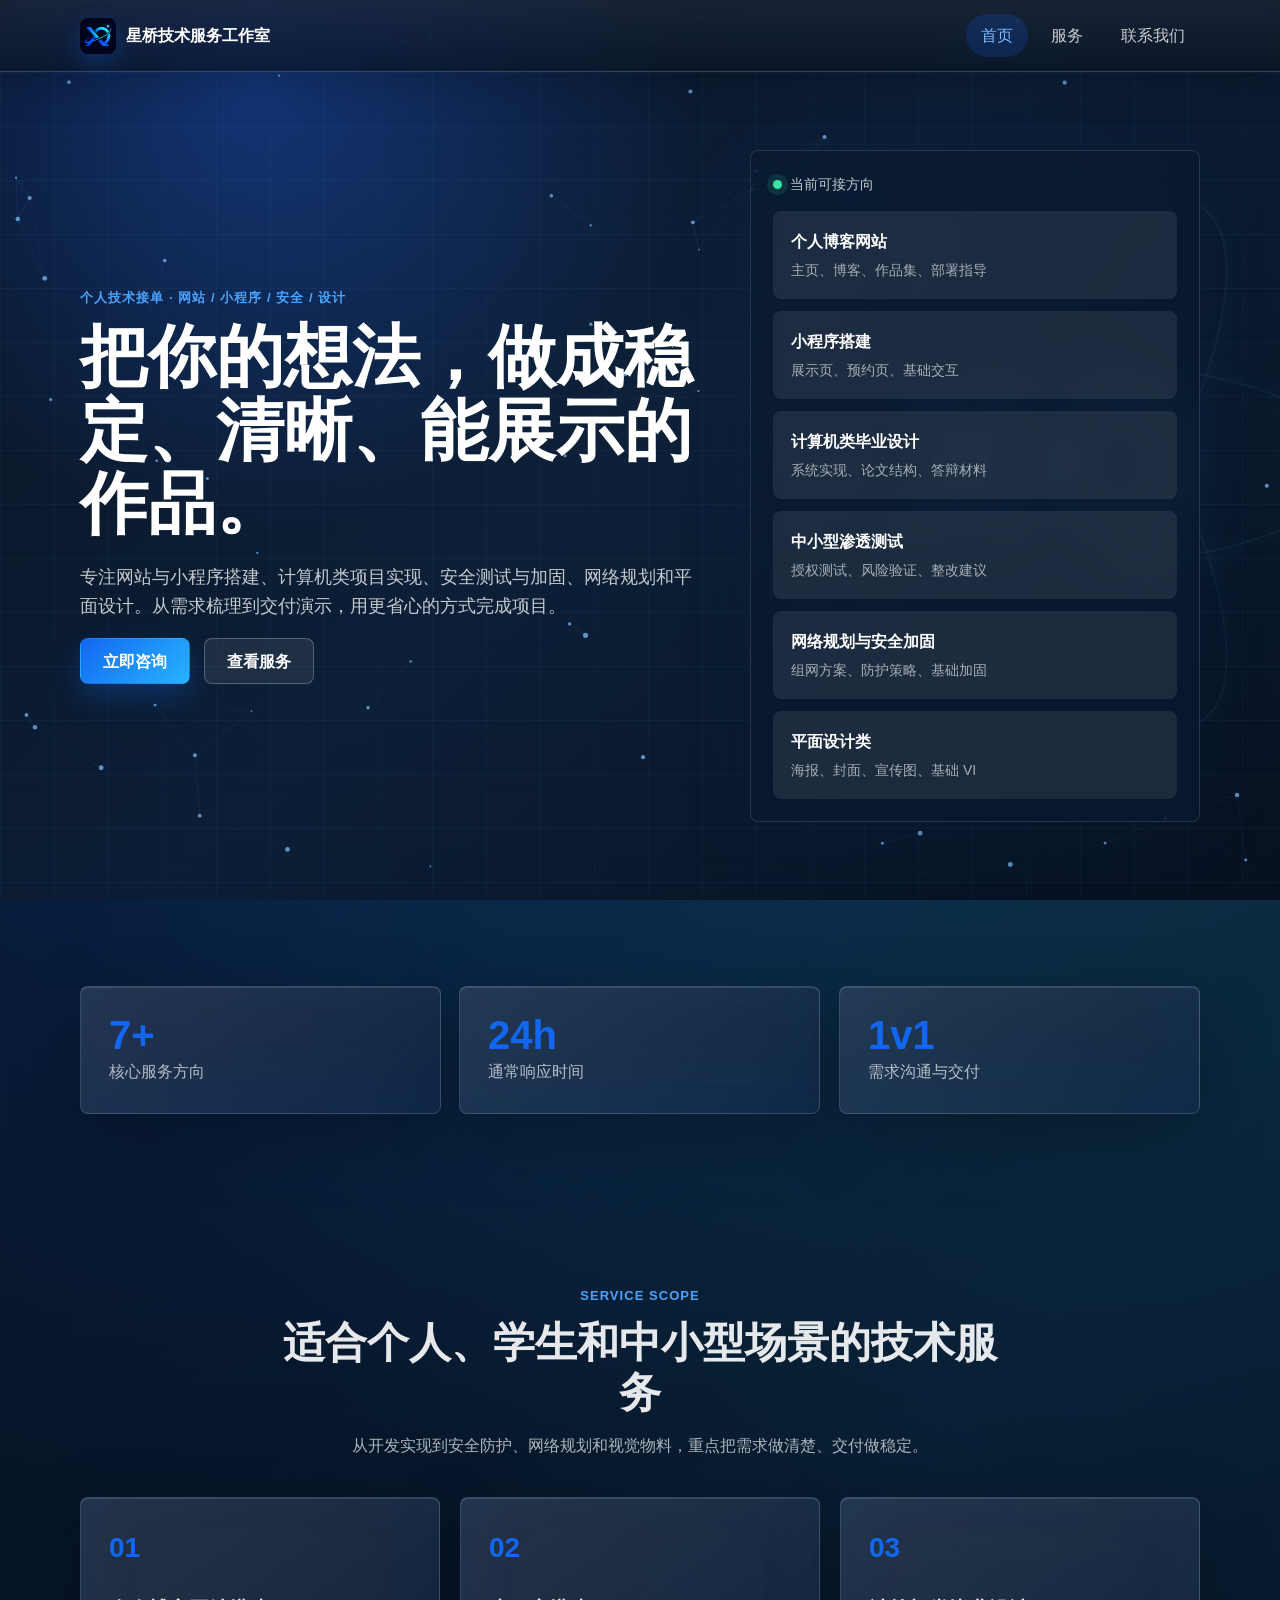
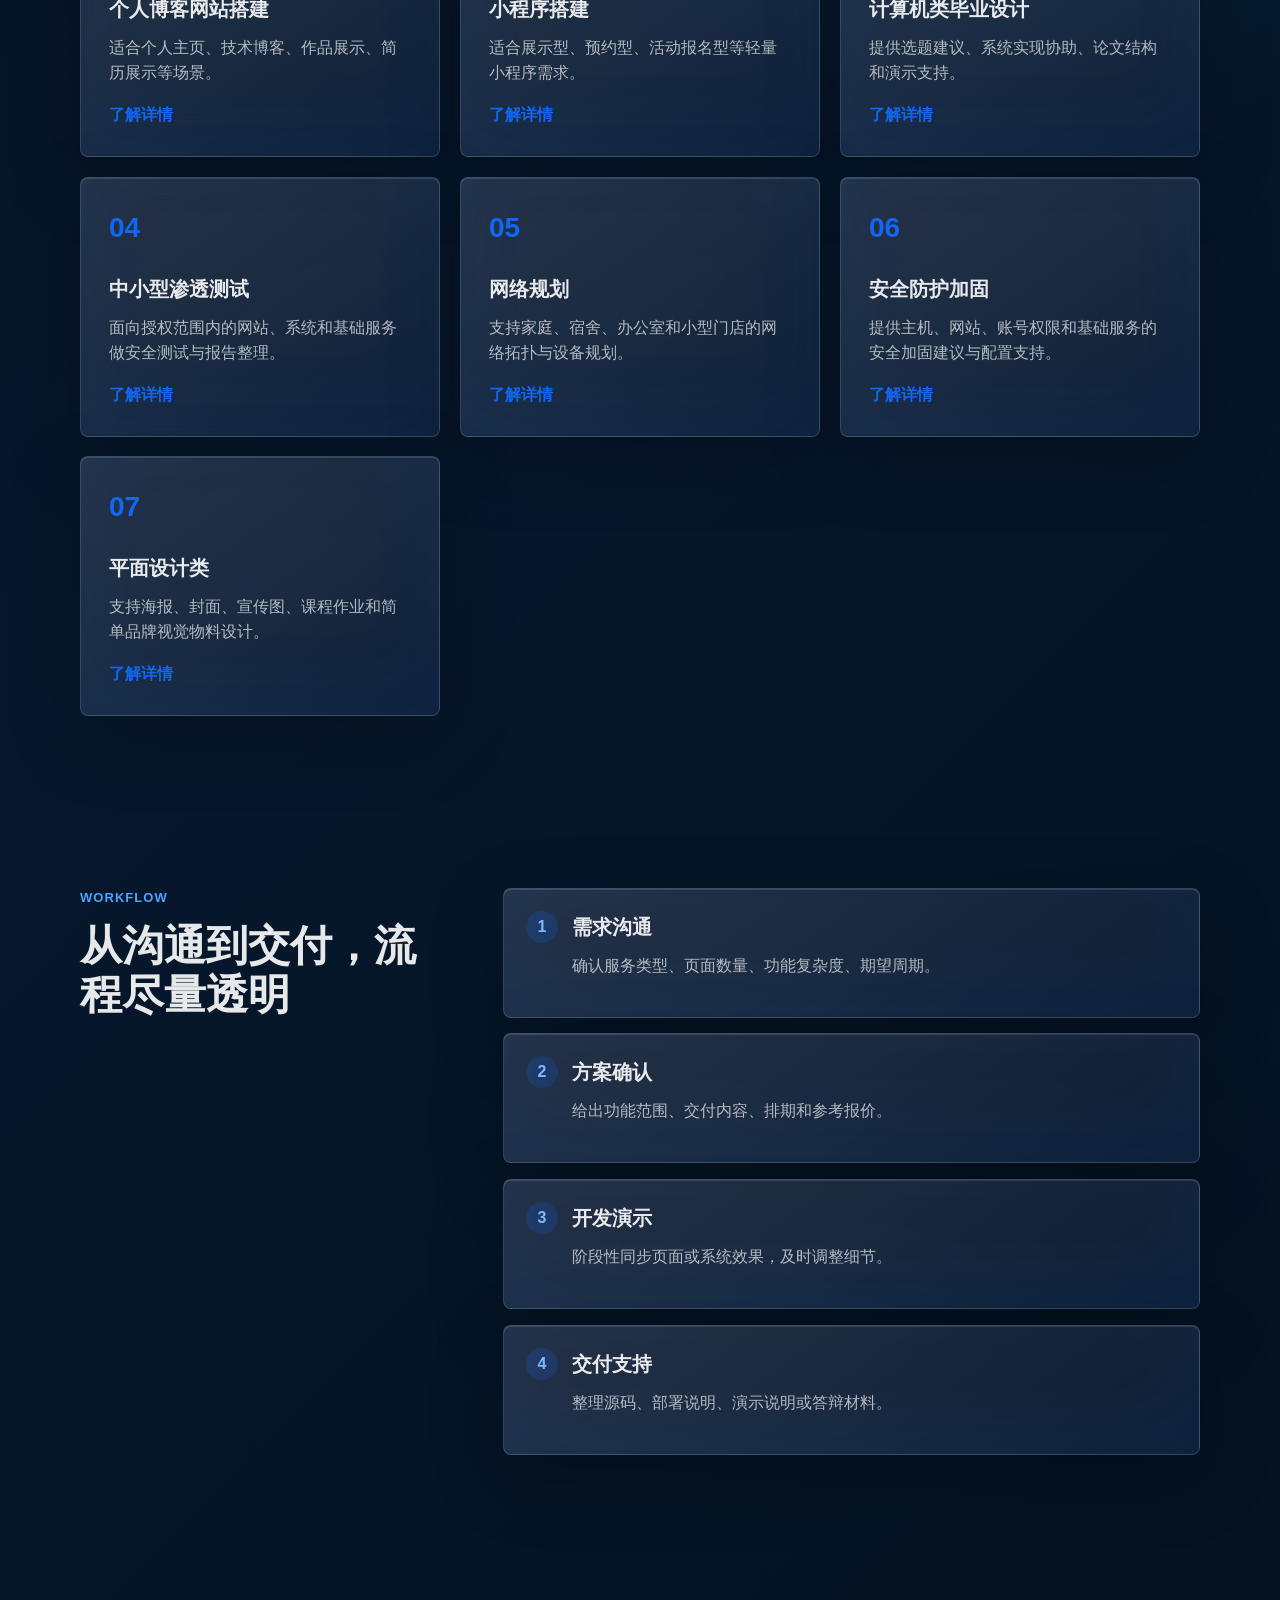
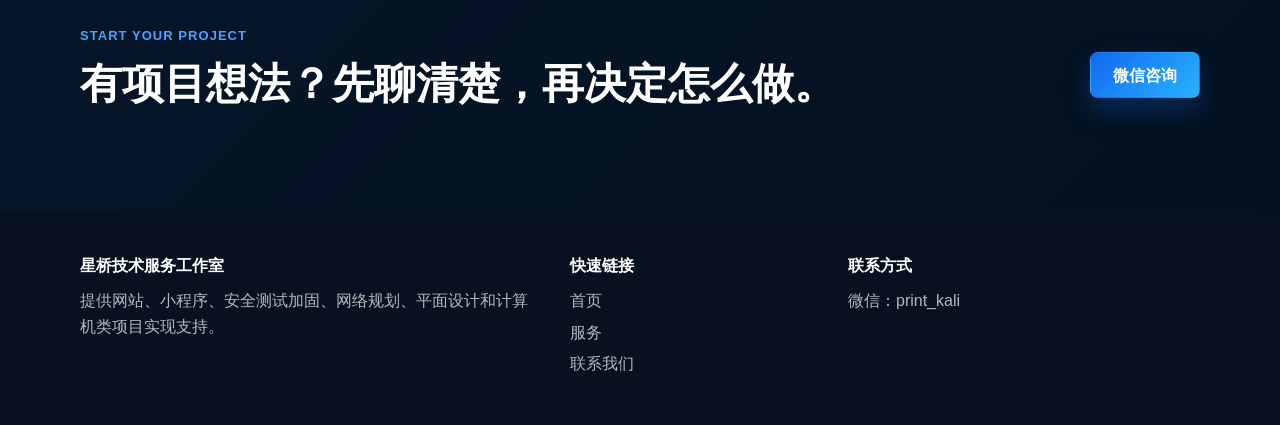
==== commit a53a7d7f: "update service website content" ====
--- a/index.html
+++ b/index.html
@@ -207,8 +207,7 @@
       </div>
       <div>
         <span>联系方式</span>
-        <p>微信：your_wechat_id</p>
-        <p>邮箱：hello@example.com</p>
+        <p>微信：print_kali</p>
       </div>
     </div>
   </footer>
--- a/assets/css/style.css
+++ b/assets/css/style.css
@@ -720,6 +720,13 @@
   grid-template-columns: repeat(3, minmax(0, 1fr));
   gap: 16px;
   margin: 0;
+}
+
+.contact-method-list.single-method {
+  grid-template-columns: minmax(0, 1fr);
+  max-width: 360px;
+  width: 100%;
+  margin: 0 auto;
 }
 
 .contact-method {
